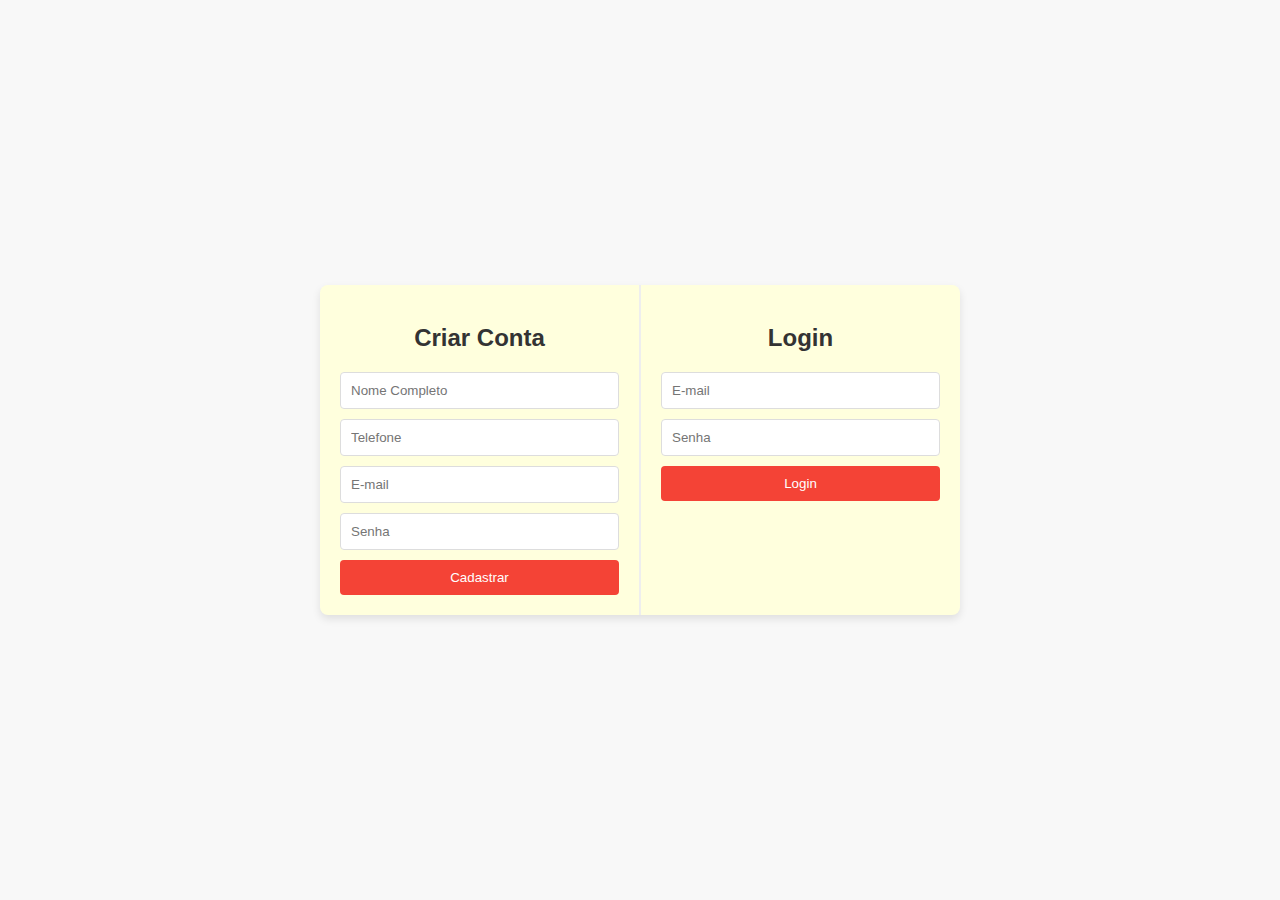
==== index.html @ 702fe414 "Add files via upload" ====
<!DOCTYPE html>
<html lang="pt-br">
<head>
    <meta charset="UTF-8">
    <title>Cadastro de Usuário</title>
    <link rel="stylesheet" href="styles.css">
    <link href="https://fonts.googleapis.com/css2?family=Noto+Serif&display=swap" rel="stylesheet">
</head>
<body>

<div class="container">
  <div class="cadastro">
    <h2>Criar Conta</h2>
    <form id="formCadastro" action="cadastro_user.php" method="post">
      <input type="text" name="nome" placeholder="Nome Completo" required>
      <input type="tel" name="telefone" placeholder="Telefone">
      <input type="email" name="email" placeholder="E-mail" required>
      <input type="password" name="senha" placeholder="Senha" required>
      <button type="submit">Cadastrar</button>
    </form>
  </div>
  
  <div class="login">
    <h2>Login</h2>
    <form id="formLogin">
      <input type="email" placeholder="E-mail" required>
      <input type="password" placeholder="Senha" required>
      <button type="submit">Login</button>
    </form>
  </div>
</div>
    </div>
    <script src="script.js"></script>
</body>
</html>
---- styles.css ----
body {
    background-image: url('https://encurtador.com.br/biJVW');
    background-size: cover; 
    background-position: center; 
    background-repeat: repeat-x; 
    font-family: 'Noto Serif';
    background-color: #FFD7A9;
    margin: 0;
    display: flex;
    justify-content: center;
    align-items: center;
    height: 100vh;
}
body {
  font-family: Arial, sans-serif;
  background-color: #f8f8f8;
  display: flex;
  justify-content: center;
  align-items: center;
  height: 100vh;
  margin: 0;
}

.container {
  background-color: #ffd;
  border-radius: 8px;
  box-shadow: 0 4px 8px rgba(0, 0, 0, 0.1);
  display: flex;
  width: 50%; /* Ajuste a largura conforme necessário */
  max-width: 800px; /* Ajuste a largura máxima conforme necessário */
  overflow: hidden;
}

.cadastro,
.login {
  padding: 20px;
  flex: 1;
}

.cadastro {
  border-right: 2px solid #eee; /* Adiciona uma linha divisória entre os formulários */
}

h2 {
  text-align: center;
  color: #333;
  margin-bottom: 20px;
}

form {
  display: flex;
  flex-direction: column;
}

input {
  padding: 10px;
  margin-bottom: 10px;
  border: 1px solid #ddd;
  border-radius: 4px;
  outline: none; /* Remove o contorno azul no foco */
}

button {
  padding: 10px;
  background-color: #f44336;
  color: white;
  border: none;
  border-radius: 4px;
  cursor: pointer;
  transition: background-color 0.3s; /* Adiciona um efeito suave ao passar o mouse */
}

button:hover {
  background-color: #e31e10;
}
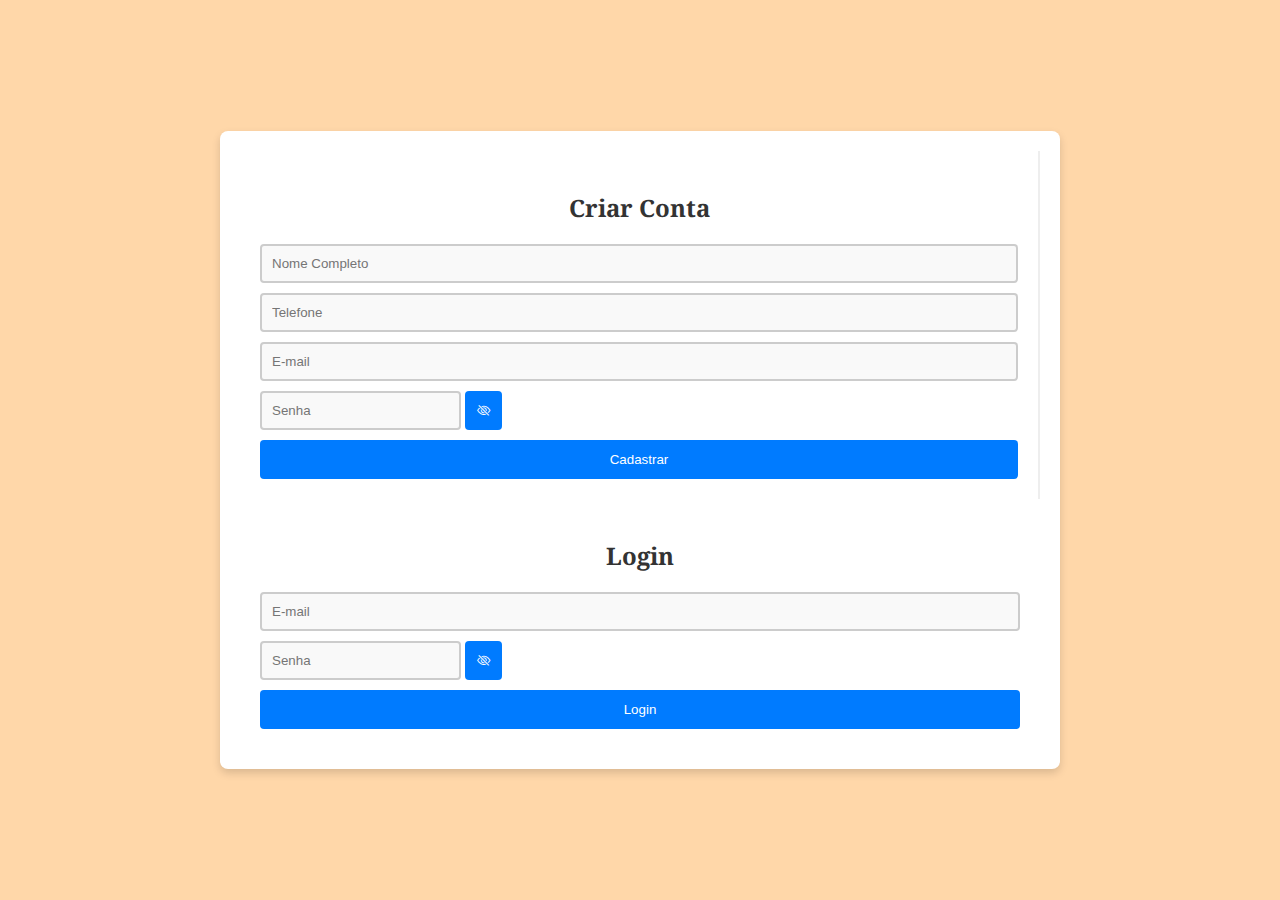
==== commit 06b1ddcc: "Add files via upload" ====
--- a/index.html
+++ b/index.html
@@ -2,34 +2,46 @@
 <html lang="pt-br">
 <head>
     <meta charset="UTF-8">
+    <meta name="viewport" content="width=device-width, initial-scale=1.0">
     <title>Cadastro de Usuário</title>
     <link rel="stylesheet" href="styles.css">
     <link href="https://fonts.googleapis.com/css2?family=Noto+Serif&display=swap" rel="stylesheet">
+    <link rel="stylesheet" href="https://cdn.jsdelivr.net/npm/bootstrap-icons@1.11.3/font/bootstrap-icons.min.css">
 </head>
 <body>
 
 <div class="container">
   <div class="cadastro">
     <h2>Criar Conta</h2>
-    <form id="formCadastro" action="cadastro_user.php" method="post">
-      <input type="text" name="nome" placeholder="Nome Completo" required>
-      <input type="tel" name="telefone" placeholder="Telefone">
-      <input type="email" name="email" placeholder="E-mail" required>
-      <input type="password" name="senha" placeholder="Senha" required>
+    <form id="signup-form" action="cadastro_user.php" method="post">
+      <input type="text" id="full-name" name="nome" placeholder="Nome Completo" required>
+      <input type="tel" id="phone" name="telefone" placeholder="Telefone">
+      <input type="email" id="email" name="email" placeholder="E-mail" required>
+      <div class="input-group">
+        <input type="password" id="password" name="senha" placeholder="Senha" required>
+        <button type="button" onclick="togglePasswordVisibility('password', this)">
+          <i class="bi bi-eye-slash"></i>
+        </button>
+      </div>
       <button type="submit">Cadastrar</button>
     </form>
   </div>
   
   <div class="login">
     <h2>Login</h2>
-    <form id="formLogin">
-      <input type="email" placeholder="E-mail" required>
-      <input type="password" placeholder="Senha" required>
-      <button type="submit">Login</button>
+    <form id="formLogin" action="login.php" method="POST">
+        <input type="email" name="email" placeholder="E-mail" required>
+        <div class="input-group">
+          <input type="password" name="senha" id="senhaLogin" placeholder="Senha" required>
+          <button type="button" onclick="togglePasswordVisibility('senhaLogin', this)">
+            <i class="bi bi-eye-slash"></i>
+          </button>
+        </div>
+        <button type="submit">Login</button>
     </form>
   </div>
+
 </div>
-    </div>
-    <script src="script.js"></script>
+<script src="script.js"></script>
 </body>
 </html>
--- a/styles.css
+++ b/styles.css
@@ -1,49 +1,41 @@
 body {
-    background-image: url('https://encurtador.com.br/biJVW');
-    background-size: cover; 
-    background-position: center; 
-    background-repeat: repeat-x; 
-    font-family: 'Noto Serif';
-    background-color: #FFD7A9;
-    margin: 0;
-    display: flex;
-    justify-content: center;
-    align-items: center;
-    height: 100vh;
-}
-body {
-  font-family: Arial, sans-serif;
-  background-color: #f8f8f8;
+  background-image: url('https://encurtador.com.br/biJVW'); /* Certifique-se de que o URL da imagem está correto e acessível */
+  background-size: cover;
+  background-position: center;
+  background-repeat: no-repeat; /* Alterado para no-repeat para evitar repetições estranhas */
+  background-color: #FFD7A9;
+  font-family: 'Noto Serif', serif; /* Unificando a fonte */
+  color: #333; /* Cor padrão de texto para melhor leitura */
+  margin: 0;
   display: flex;
   justify-content: center;
   align-items: center;
   height: 100vh;
-  margin: 0;
 }
 
 .container {
-  background-color: #ffd;
+  background-color: #fff; /* Fundo mais neutro */
   border-radius: 8px;
-  box-shadow: 0 4px 8px rgba(0, 0, 0, 0.1);
-  display: flex;
-  width: 50%; /* Ajuste a largura conforme necessário */
-  max-width: 800px; /* Ajuste a largura máxima conforme necessário */
+  box-shadow: 0 4px 8px rgba(0, 0, 0, 0.15); /* Sombra mais suave */
+  padding: 20px;
+  width: 90%; /* Ajuste para melhor responsividade */
+  max-width: 800px; /* Mantém largura máxima */
+  margin: 10px; /* Adiciona um pouco de margem ao redor do contêiner */
   overflow: hidden;
 }
 
 .cadastro,
 .login {
+  flex: 1;
   padding: 20px;
-  flex: 1;
 }
 
 .cadastro {
-  border-right: 2px solid #eee; /* Adiciona uma linha divisória entre os formulários */
+  border-right: 2px solid #eee;
 }
 
 h2 {
   text-align: center;
-  color: #333;
   margin-bottom: 20px;
 }
 
@@ -55,21 +47,21 @@
 input {
   padding: 10px;
   margin-bottom: 10px;
-  border: 1px solid #ddd;
+  border: 2px solid #ccc;
   border-radius: 4px;
-  outline: none; /* Remove o contorno azul no foco */
+  background: #f9f9f9; /* Adiciona um fundo sutil para os campos de entrada */
 }
 
 button {
-  padding: 10px;
-  background-color: #f44336;
+  padding: 12px;
+  background-color: #007bff; /* Estilo padrão do Bootstrap para botões */
   color: white;
   border: none;
   border-radius: 4px;
   cursor: pointer;
-  transition: background-color 0.3s; /* Adiciona um efeito suave ao passar o mouse */
+  transition: background-color 0.3s;
 }
 
 button:hover {
-  background-color: #e31e10;
+  background-color: #0056b3;
 }
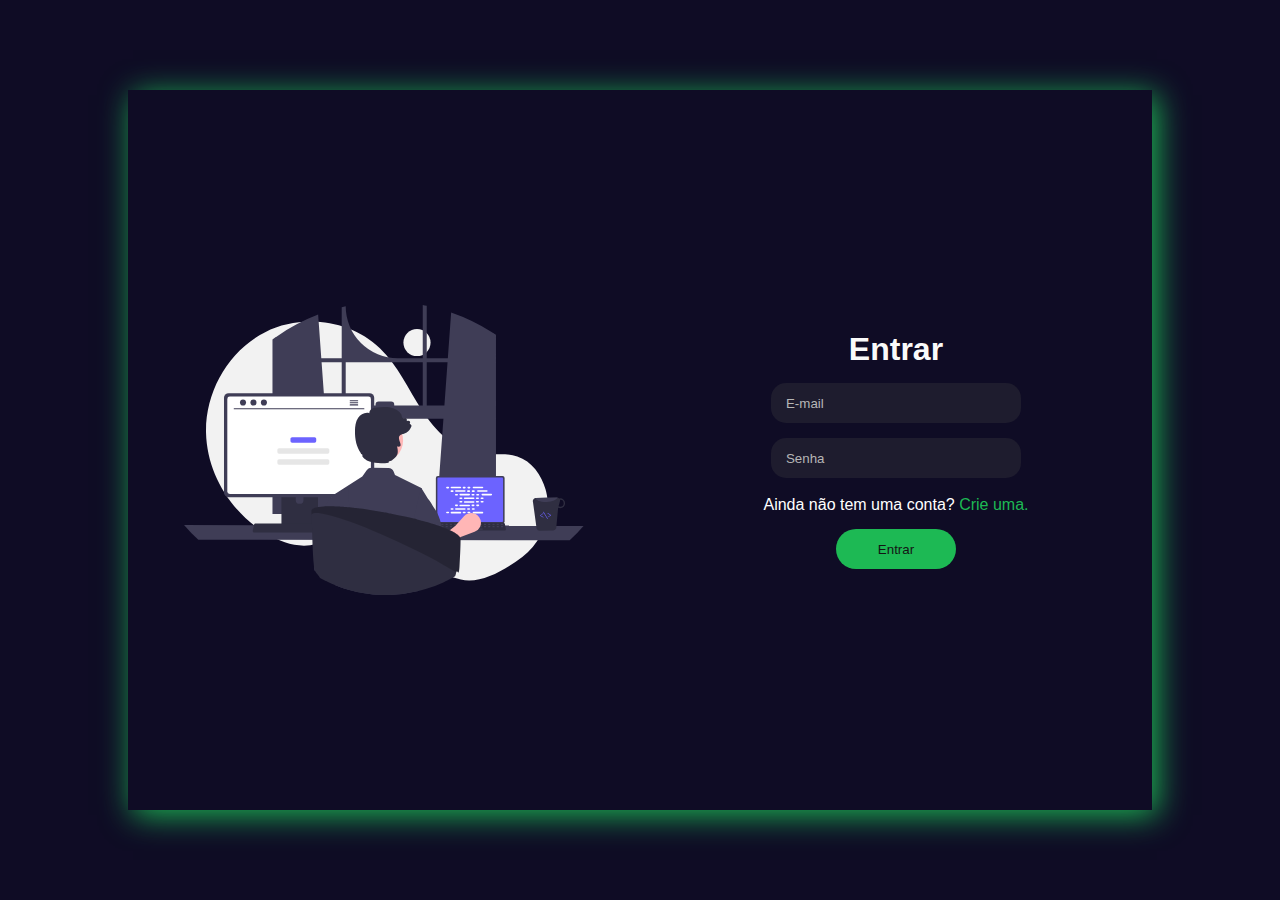
==== commit 702f18c8: "Add files via upload" ====
--- a/index.html
+++ b/index.html
@@ -1,47 +1,49 @@
 <!DOCTYPE html>
 <html lang="pt-br">
+
 <head>
     <meta charset="UTF-8">
     <meta name="viewport" content="width=device-width, initial-scale=1.0">
-    <title>Cadastro de Usuário</title>
-    <link rel="stylesheet" href="styles.css">
-    <link href="https://fonts.googleapis.com/css2?family=Noto+Serif&display=swap" rel="stylesheet">
-    <link rel="stylesheet" href="https://cdn.jsdelivr.net/npm/bootstrap-icons@1.11.3/font/bootstrap-icons.min.css">
+    <title>Login - LocalMarketing</title>
+    <link rel="stylesheet" href="asset/css/styles.css">
 </head>
+
 <body>
 
 <div class="container">
-  <div class="cadastro">
-    <h2>Criar Conta</h2>
-    <form id="signup-form" action="cadastro_user.php" method="post">
-      <input type="text" id="full-name" name="nome" placeholder="Nome Completo" required>
-      <input type="tel" id="phone" name="telefone" placeholder="Telefone">
-      <input type="email" id="email" name="email" placeholder="E-mail" required>
-      <div class="input-group">
-        <input type="password" id="password" name="senha" placeholder="Senha" required>
-        <button type="button" onclick="togglePasswordVisibility('password', this)">
-          <i class="bi bi-eye-slash"></i>
-        </button>
-      </div>
-      <button type="submit">Cadastrar</button>
-    </form>
-  </div>
-  
-  <div class="login">
-    <h2>Login</h2>
-    <form id="formLogin" action="login.php" method="POST">
-        <input type="email" name="email" placeholder="E-mail" required>
-        <div class="input-group">
-          <input type="password" name="senha" id="senhaLogin" placeholder="Senha" required>
-          <button type="button" onclick="togglePasswordVisibility('senhaLogin', this)">
-            <i class="bi bi-eye-slash"></i>
-          </button>
-        </div>
-        <button type="submit">Login</button>
-    </form>
+
+  <div class="form-image">
+    <img src="asset/img/undraw_programming_re_kg9v.svg" alt="">
   </div>
 
+  <div id="login">
+
+      <div class="login">
+
+        <h1>Entrar</h1>
+
+        <form id="formLogin" action="login.php" method="POST">
+          
+        <div class="email">
+            <input type="email" id="email" name="email" placeholder="E-mail" required>
+        </div>
+
+        <div class="senha">
+            <input type="password" id="password"name="senha" placeholder="Senha" required>
+        </div>
+
+        <div class="entrar">
+            <br>
+            <p>Ainda não tem uma conta? <a href="cadastro.html">Crie uma.</a></p>
+            <input type="submit" value="Entrar">
+        </div>
+
+  </div> 
+
 </div>
+
 <script src="script.js"></script>
+
 </body>
-</html>
+
+</html>--- a/asset/css/styles.css
+++ b/asset/css/styles.css
@@ -0,0 +1,111 @@
+* {
+  padding: 0;
+  margin: 0;
+  box-sizing: border-box;
+  font-family: 'Roboto', sans-serif;
+}
+
+a {
+  text-decoration: none;
+  color: #1DB954;
+}
+
+body {
+  width: 100%;
+  height: 100vh;
+  display: flex;
+  justify-content: center;
+  align-items: center;
+  background-color: #0f0c25;
+  color: #fff
+}
+
+.container {
+  width: 80%;
+  height: 80vh;
+  display: flex;
+  box-shadow: 5px 5px 30px #1DB954;
+}
+
+.form-image {
+  width: 50%;
+  display: flex;
+  justify-content: center;
+  align-items: center;
+}
+
+.form-image img {
+  width: 25rem;
+}
+
+#login {
+  width: 50%;
+  text-align: center;
+  justify-content: center;
+  align-items: center;
+  display: flex;
+}
+
+.email input {
+  border-radius: 15px;
+  border: none;
+  width: 250px;
+  height: 40px;
+  padding-left: 15px;
+  background-color: #1e1c2e;
+  color: #b6b6b6;
+  margin-top: 15px;
+}
+
+.senha input {
+  border-radius: 15px;
+  border: none;
+  width: 250px;
+  height: 40px;
+  padding-left: 15px;
+  background-color: #1e1c2e;
+  color: #b6b6b6;
+  margin-top: 15px;
+}
+
+.entrar input {
+  cursor: pointer;
+  width: 120px;
+  height: 40px;
+  border-radius: 20px;
+  border: none;
+  background-color: #1DB954;
+  color: #141414;
+  margin-top: 15px;
+}
+
+.name input {
+  border-radius: 15px;
+  border: none;
+  width: 250px;
+  height: 40px;
+  padding-left: 15px;
+  background-color: #1e1c2e;
+  color: #b6b6b6;
+}
+
+
+input::placeholder {
+  color: #b6b6b6;
+}
+
+h1 {
+  color: #fafafa;
+}
+
+.caixa {
+  margin-top: 65px;
+}
+
+.caixa img {
+  width: 115px;
+}
+
+input:focus {
+  outline: none;
+}
